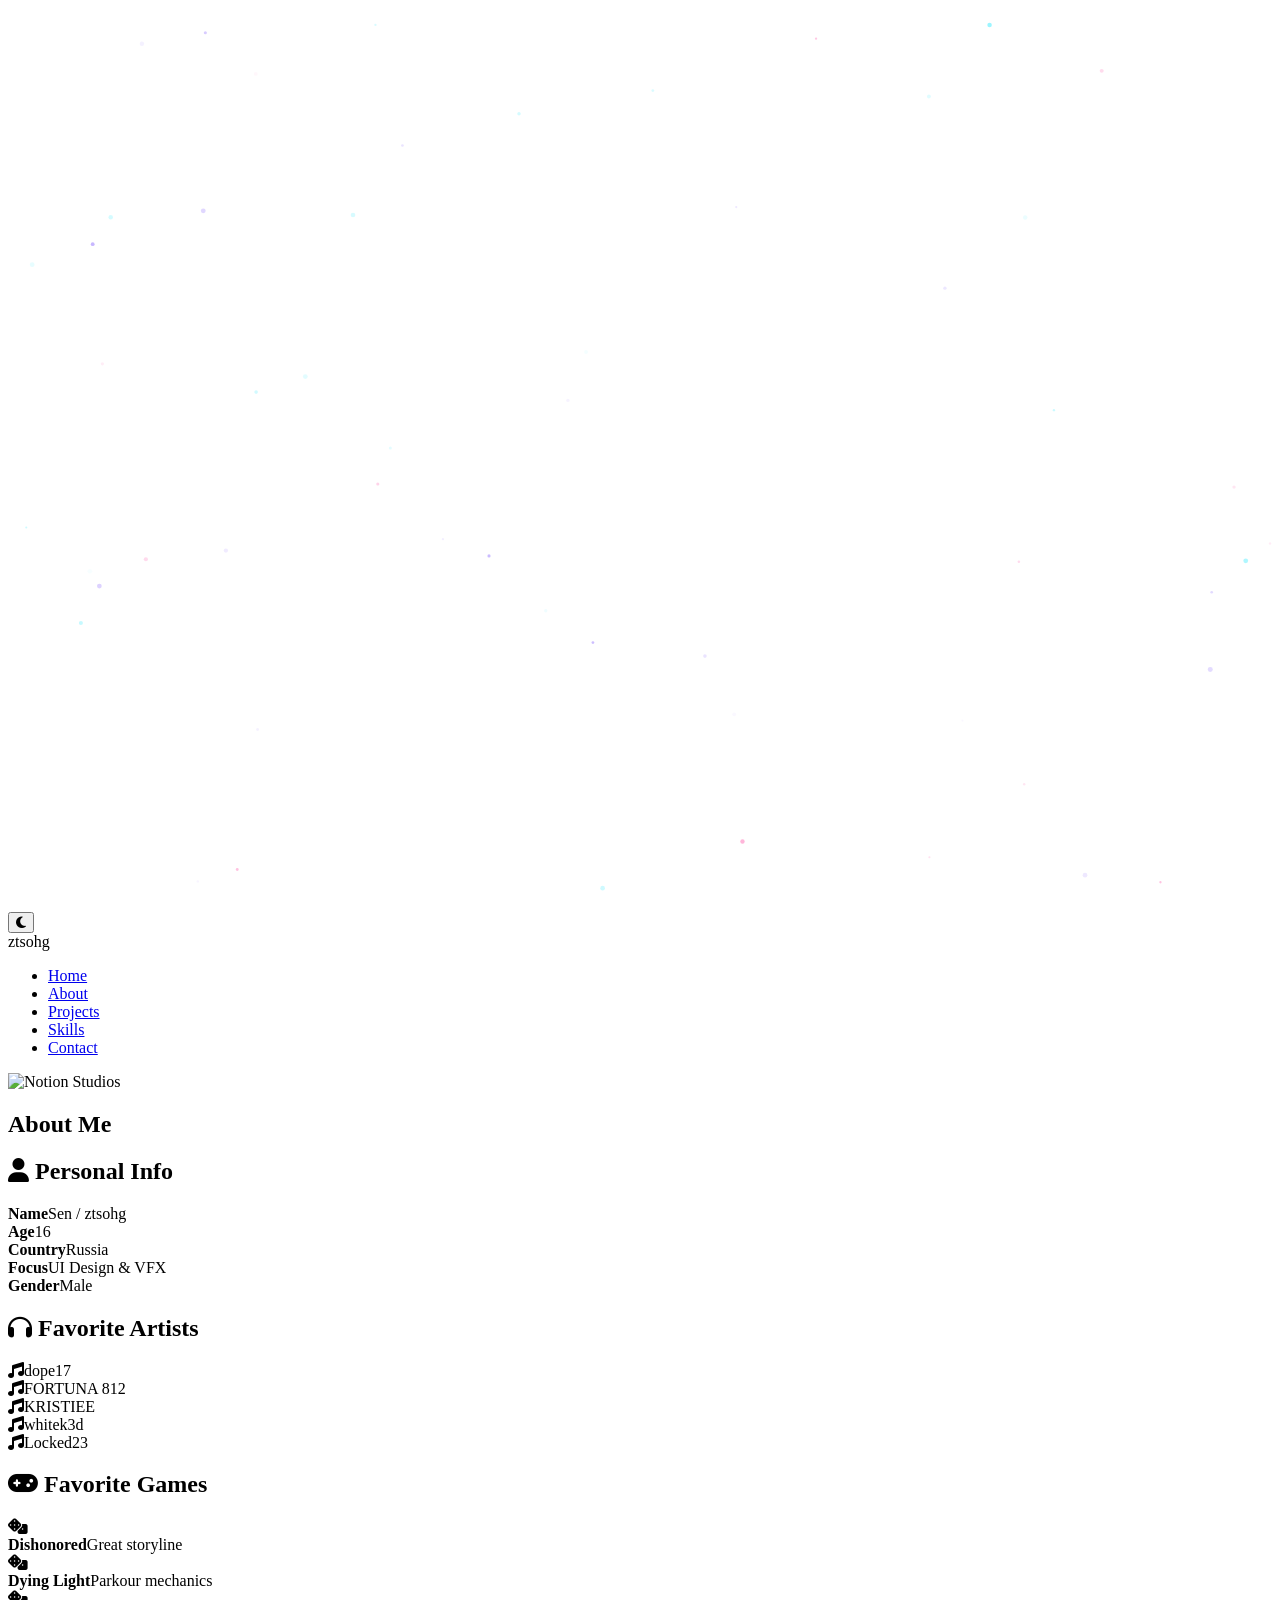
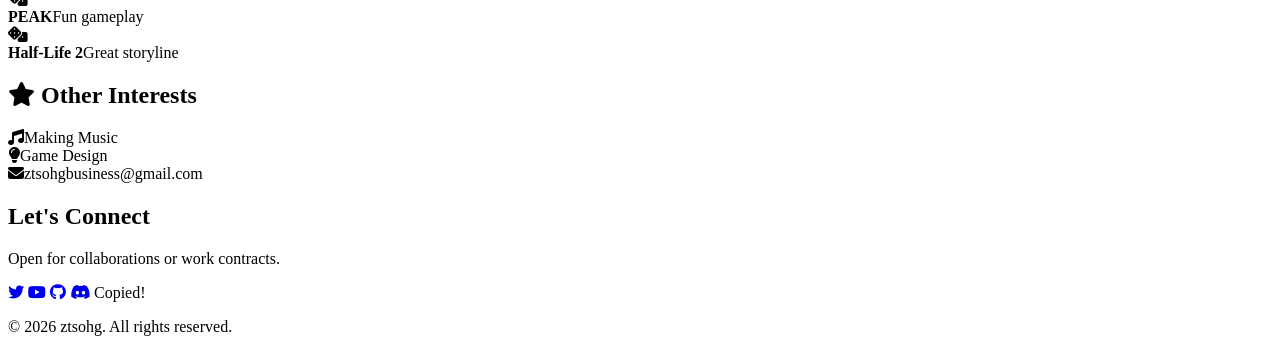
==== about_me.html @ 1b357844 "Update the things that I just changed while having no internet" ====
<!DOCTYPE html>
<html lang="en">
<head>
    <meta charset="UTF-8">
    <meta name="viewport" content="width=device-width, initial-scale=1.0">
    <title>ztsohg | About</title>
    <link rel="icon" type="image/png" href="Notion Studios Logo.png">
    <link rel="stylesheet" href="https://cdnjs.cloudflare.com/ajax/libs/font-awesome/6.4.0/css/all.min.css">
    <link rel="stylesheet" href="style.css">
</head>
<body>

<!-- Background layers -->
<div class="orb orb-1"></div>
<div class="orb orb-2"></div>
<div class="orb orb-3"></div>
<canvas id="bg-canvas"></canvas>

<div class="theme-toggle">
    <button id="theme-switcher"><i class="fas fa-moon"></i></button>
</div>

<header>
    <div class="navbar">
        <div class="logo">ztsohg</div>
        <ul class="nav-links">
            <li><a href="index.html">Home</a></li>
            <li><a href="about_me.html">About</a></li>
            <li><a href="index.html#projects">Projects</a></li>
            <li><a href="index.html#skills">Skills</a></li>
            <li><a href="index.html#contact">Contact</a></li>
        </ul>
    </div>
</header>

<section class="section">
    <div class="container">
        <div class="info-card">
            <div class="profile-img">
                <div class="avatar-wrap">
                    <img src="Notion Studios Logo.png" alt="Notion Studios">
                </div>
            </div>
            <div class="profile-info">
                <h2>About Me</h2>

                <div class="about-section">
                    <h2><i class="fas fa-user"></i> Personal Info</h2>
                    <div class="info-grid">
                        <div class="info-item"><strong>Name</strong><span>Sen / ztsohg</span></div>
                        <div class="info-item"><strong>Age</strong><span>16</span></div>
                        <div class="info-item"><strong>Country</strong><span>Russia</span></div>
                        <div class="info-item"><strong>Focus</strong><span>UI Design & VFX</span></div>
                        <div class="info-item"><strong>Gender</strong><span>Male</span></div>
                    </div>
                </div>

                <div class="about-section">
                    <h2><i class="fas fa-headphones"></i> Favorite Artists</h2>
                    <div class="music-grid">
                        <div class="music-item"><i class="fas fa-music"></i><span>dope17</span></div>
                        <div class="music-item"><i class="fas fa-music"></i><span>FORTUNA 812</span></div>
                        <div class="music-item"><i class="fas fa-music"></i><span>KRISTIEE</span></div>
                        <div class="music-item"><i class="fas fa-music"></i><span>whitek3d</span></div>
                        <div class="music-item"><i class="fas fa-music"></i><span>Locked23</span></div>
                    </div>
                </div>

                <div class="about-section">
                    <h2><i class="fas fa-gamepad"></i> Favorite Games</h2>
                    <div class="games-grid">
                        <div class="game-item"><i class="fas fa-dice"></i><div><strong>Dishonored</strong><span>Great storyline</span></div></div>
                        <div class="game-item"><i class="fas fa-dice"></i><div><strong>Dying Light</strong><span>Parkour mechanics</span></div></div>
                        <div class="game-item"><i class="fas fa-dice"></i><div><strong>PEAK</strong><span>Fun gameplay</span></div></div>
                        <div class="game-item"><i class="fas fa-dice"></i><div><strong>Half-Life 2</strong><span>Great storyline</span></div></div>
                    </div>
                </div>

                <div class="about-section">
                    <h2><i class="fas fa-star"></i> Other Interests</h2>
                    <div class="interests-grid">
                        <div class="interest-item"><i class="fas fa-music"></i><span>Making Music</span></div>
                        <div class="interest-item"><i class="fas fa-lightbulb"></i><span>Game Design</span></div>
                    </div>
                </div>

                <div class="contact-info">
                    <div class="contact-item"><i class="fas fa-envelope"></i><span>ztsohgbusiness@gmail.com</span></div>
                </div>
            </div>
        </div>
    </div>
</section>

<footer id="contact">
    <div class="container">
        <div class="footer-inner">
            <h2>Let's Connect</h2>
            <p>Open for collaborations or work contracts.</p>
            <div class="social-links">
                <a href="https://x.com/@ztsohg_dev" target="_blank"><i class="fab fa-twitter"></i></a>
                <a href="https://youtube.com/@ztsohG" target="_blank"><i class="fab fa-youtube"></i></a>
                <a href="https://github.com/ztsohg" target="_blank"><i class="fab fa-github"></i></a>
                <span style="position:relative;display:inline-block;">
                    <a href="#" id="discord-link"><i class="fab fa-discord"></i></a>
                    <span class="copied-toast" id="copied-toast">Copied!</span>
                </span>
            </div>
            <p class="copyright">&copy; 2026 ztsohg. All rights reserved.</p>
        </div>
    </div>
</footer>

<script>
    // Theme
    const switcher = document.getElementById('theme-switcher');
    const icon = switcher.querySelector('i');
    if (localStorage.getItem('theme') === 'light') {
        document.body.classList.add('light-theme');
        icon.classList.replace('fa-moon','fa-sun');
    }
    switcher.addEventListener('click', () => {
        document.body.classList.toggle('light-theme');
        const isLight = document.body.classList.contains('light-theme');
        icon.classList.replace(isLight ? 'fa-moon' : 'fa-sun', isLight ? 'fa-sun' : 'fa-moon');
        localStorage.setItem('theme', isLight ? 'light' : 'dark');
    });

    // Discord copy
    document.getElementById('discord-link').addEventListener('click', e => {
        e.preventDefault();
        navigator.clipboard.writeText('tshg').then(() => {
            const toast = document.getElementById('copied-toast');
            toast.classList.add('show');
            setTimeout(() => toast.classList.remove('show'), 2000);
        });
    });

    // Particle canvas
    const canvas = document.getElementById('bg-canvas');
    const ctx = canvas.getContext('2d');
    let particles = [];

    function resize() {
        canvas.width = window.innerWidth;
        canvas.height = window.innerHeight;
    }
    resize();
    window.addEventListener('resize', resize);

    function randomBetween(a, b) { return a + Math.random() * (b - a); }

    const COLORS = ['120,80,255', '0,229,255', '255,80,168'];

    for (let i = 0; i < 55; i++) {
        particles.push({
            x: randomBetween(0, window.innerWidth),
            y: randomBetween(0, window.innerHeight),
            r: randomBetween(1, 2.5),
            color: COLORS[Math.floor(Math.random() * COLORS.length)],
            speedX: randomBetween(-0.15, 0.15),
            speedY: randomBetween(-0.3, -0.08),
            opacity: randomBetween(0.1, 0.5),
            pulse: randomBetween(0, Math.PI * 2),
            pulseSpeed: randomBetween(0.005, 0.015)
        });
    }

    function animate() {
        ctx.clearRect(0, 0, canvas.width, canvas.height);
        particles.forEach(p => {
            p.pulse += p.pulseSpeed;
            const alpha = p.opacity * (0.6 + 0.4 * Math.sin(p.pulse));
            ctx.beginPath();
            ctx.arc(p.x, p.y, p.r, 0, Math.PI * 2);
            ctx.fillStyle = `rgba(${p.color},${alpha})`;
            ctx.fill();
            p.x += p.speedX;
            p.y += p.speedY;
            if (p.y < -10) { p.y = canvas.height + 10; p.x = randomBetween(0, canvas.width); }
            if (p.x < -10) p.x = canvas.width + 10;
            if (p.x > canvas.width + 10) p.x = -10;
        });
        requestAnimationFrame(animate);
    }
    animate();
</script>
</body>
</html>
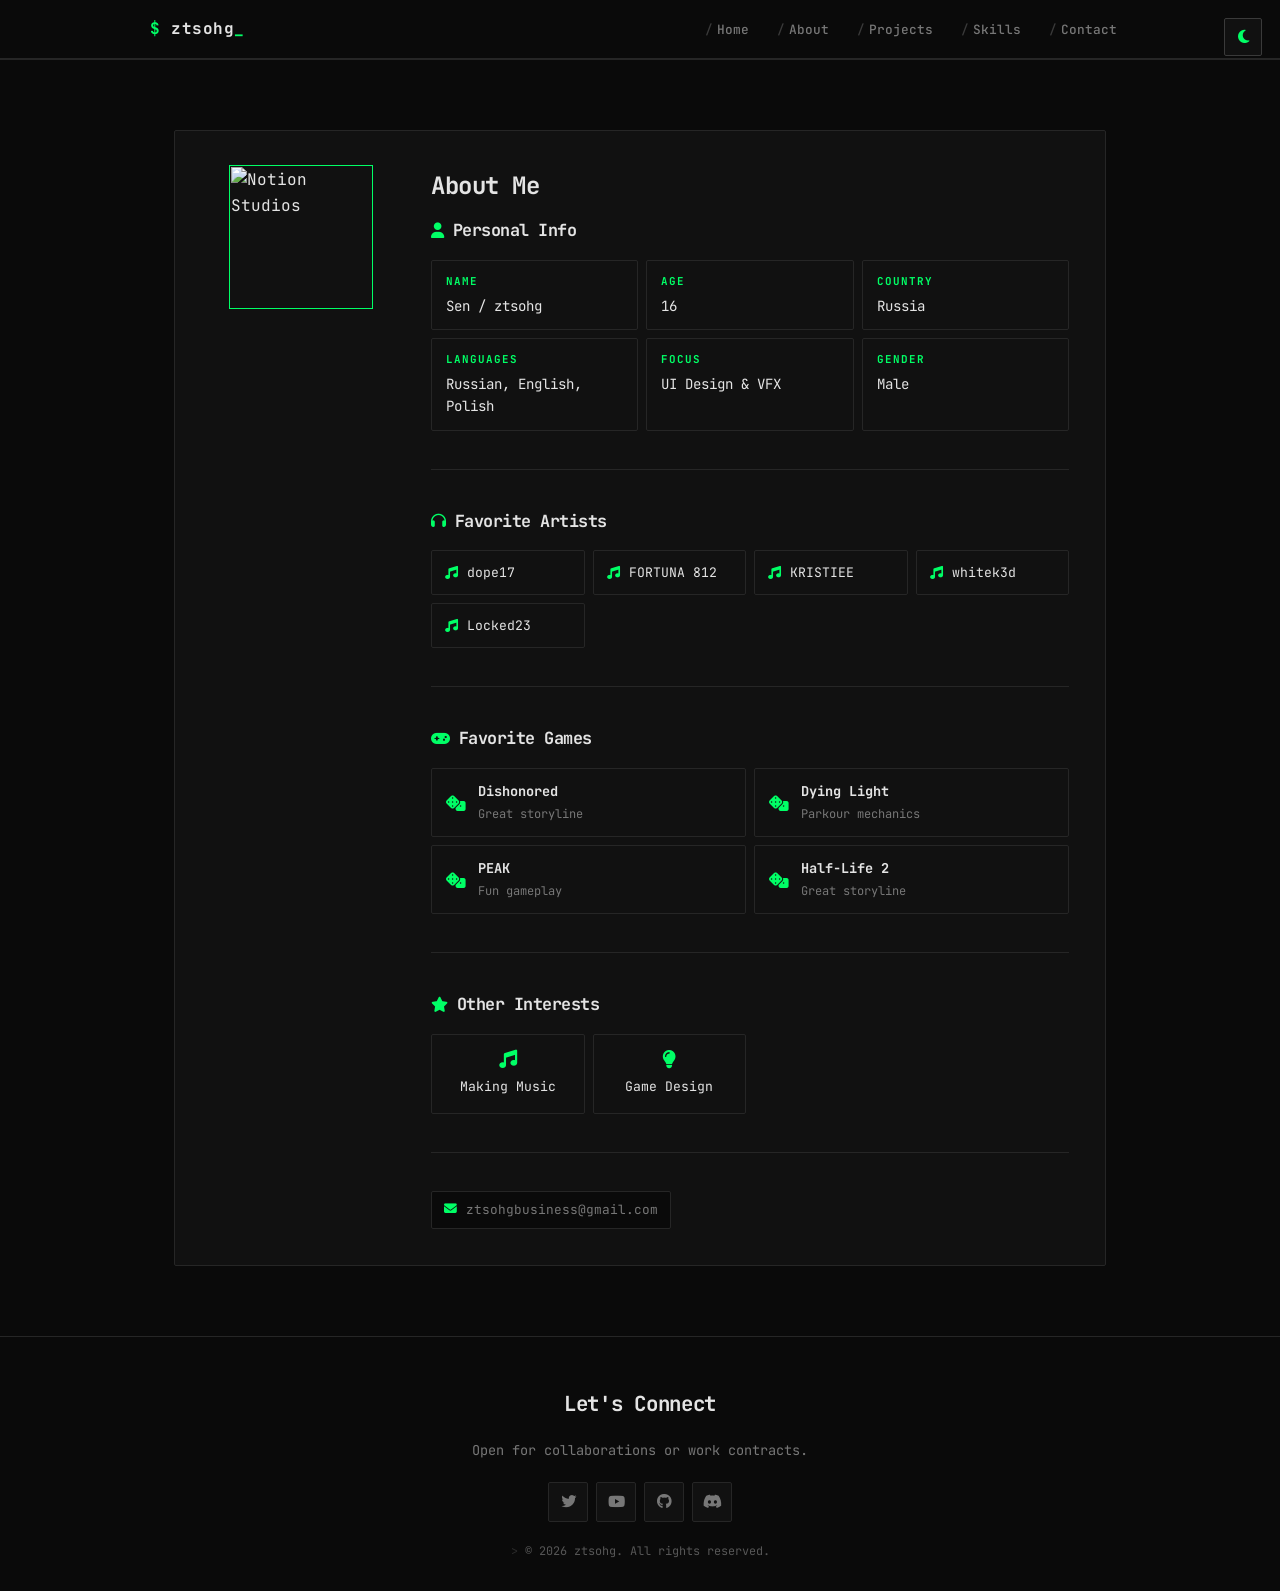
==== commit 35b227b3: ":)" ====
--- a/about_me.html
+++ b/about_me.html
@@ -50,6 +50,7 @@
                         <div class="info-item"><strong>Name</strong><span>Sen / ztsohg</span></div>
                         <div class="info-item"><strong>Age</strong><span>16</span></div>
                         <div class="info-item"><strong>Country</strong><span>Russia</span></div>
+                        <div class="info-item"><strong>Languages</strong><span>Russian, English, Polish</span></div>
                         <div class="info-item"><strong>Focus</strong><span>UI Design & VFX</span></div>
                         <div class="info-item"><strong>Gender</strong><span>Male</span></div>
                     </div>
--- a/style.css
+++ b/style.css
@@ -0,0 +1,313 @@
+@import url('https://fonts.googleapis.com/css2?family=JetBrains+Mono:wght@400;500;700;800&display=swap');
+
+* { margin: 0; padding: 0; box-sizing: border-box; }
+
+/* HELLO */
+:root {
+    --bg: #0a0a0a;
+    --surface: #111111;
+    --surface-hover: #161616;
+    --border: #262626;
+    --border-bright: #3a3a3a;
+    --text: #e4e4e4;
+    --text-muted: #777777;
+    --accent: #00ff66;
+    --accent-dim: #00b34a;
+    --font-mono: 'JetBrains Mono', monospace;
+}
+
+.light-theme {
+    --bg: #f5f5f3;
+    --surface: #ffffff;
+    --surface-hover: #ececec;
+    --border: #d8d8d4;
+    --border-bright: #b8b8b4;
+    --text: #141414;
+    --text-muted: #6a6a6a;
+    --accent: #007a33;
+    --accent-dim: #00622a;
+}
+
+body {
+    background: var(--bg);
+    color: var(--text);
+    font-family: var(--font-mono);
+    line-height: 1.6;
+    transition: background 0.2s, color 0.2s;
+}
+
+#bg-canvas { display: none; }
+.orb { display: none; }
+
+.container { max-width: 980px; margin: 0 auto; padding: 0 24px; }
+
+/* THEME TOGGLE */
+.theme-toggle { position: fixed; top: 18px; right: 18px; z-index: 1000; }
+#theme-switcher {
+    width: 38px; height: 38px;
+    border-radius: 2px;
+    border: 1px solid var(--border-bright);
+    background: var(--surface);
+    color: var(--accent);
+    font-size: 0.95rem; cursor: pointer;
+    display: flex; align-items: center; justify-content: center;
+    transition: border-color 0.15s, background 0.15s;
+}
+#theme-switcher:hover {
+    background: var(--surface-hover);
+    border-color: var(--accent);
+}
+
+/* HEADER */
+header {
+    position: sticky; top: 0; z-index: 100;
+    padding: 0 24px;
+    background: var(--bg);
+    border-bottom: 1px solid var(--border);
+}
+.navbar {
+    max-width: 980px; margin: 0 auto;
+    display: flex; justify-content: space-between; align-items: center;
+    height: 58px;
+}
+.logo {
+    font-size: 1rem; font-weight: 700;
+    color: var(--text);
+    letter-spacing: 0.5px;
+}
+.logo::before { content: '$ '; color: var(--accent); }
+.logo::after  { content: '_'; color: var(--accent); animation: blink 1.1s step-end infinite; }
+@keyframes blink { 50% { opacity: 0; } }
+
+.nav-links { display: flex; list-style: none; gap: 2px; }
+.nav-links a {
+    text-decoration: none;
+    color: var(--text-muted);
+    font-size: 0.8rem; font-weight: 500;
+    padding: 6px 12px; border-radius: 2px;
+    border: 1px solid transparent;
+    transition: color 0.15s, border-color 0.15s;
+}
+.nav-links a::before { content: '/'; color: var(--border-bright); margin-right: 4px; }
+.nav-links a:hover { color: var(--accent); border-color: var(--border); }
+
+/* HERO */
+.hero {
+    min-height: 70vh;
+    display: flex; align-items: center;
+    padding: 70px 0;
+}
+.hero-inner { width: 100%; }
+.hero-eyebrow {
+    font-size: 0.78rem;
+    color: var(--accent); letter-spacing: 2px;
+    text-transform: uppercase; margin-bottom: 18px;
+    display: block;
+}
+.hero-eyebrow::before { content: '// '; color: var(--text-muted); }
+.hero h1 {
+    font-size: clamp(2.2rem, 5.5vw, 3.6rem);
+    font-weight: 800; line-height: 1.15;
+    margin-bottom: 22px; letter-spacing: -1px;
+}
+.name-grad {
+    color: var(--accent);
+}
+.hero-desc {
+    font-size: 0.95rem; color: var(--text-muted);
+    max-width: 540px; margin-bottom: 36px; line-height: 1.8;
+    border-left: 2px solid var(--border);
+    padding-left: 16px;
+}
+.hero-actions { display: flex; gap: 10px; flex-wrap: wrap; }
+
+.btn {
+    display: inline-flex; align-items: center; gap: 8px;
+    padding: 11px 22px; border-radius: 2px;
+    text-decoration: none; font-weight: 500; font-size: 0.85rem;
+    border: 1px solid transparent;
+    transition: border-color 0.15s, background 0.15s, color 0.15s;
+}
+.btn-primary {
+    background: var(--accent); color: var(--bg);
+    font-weight: 700;
+}
+.btn-primary:hover { background: var(--accent-dim); }
+.btn-ghost {
+    border: 1px solid var(--border-bright);
+    color: var(--text); background: transparent;
+}
+.btn-ghost:hover { border-color: var(--accent); color: var(--accent); }
+
+.hero-grid { display: none; }
+
+/* SECTIONS */
+.section { padding: 70px 0; border-top: 1px solid var(--border); }
+.section-header { margin-bottom: 40px; }
+.section-label {
+    font-size: 0.75rem;
+    color: var(--accent); letter-spacing: 2px;
+    text-transform: uppercase; margin-bottom: 8px; display: block;
+}
+.section-label::before { content: '## '; color: var(--text-muted); }
+.section-title { font-size: clamp(1.5rem, 3vw, 1.9rem); font-weight: 700; letter-spacing: -0.5px; }
+
+/* INFO CARD */
+.info-card {
+    display: grid; grid-template-columns: 180px 1fr;
+    gap: 40px; align-items: start;
+    background: var(--surface);
+    border: 1px solid var(--border);
+    border-radius: 2px; padding: 36px;
+}
+.profile-img { display: flex; flex-direction: column; align-items: center; gap: 16px; }
+.avatar-wrap { position: relative; width: 140px; height: 140px; }
+.avatar-wrap::before {
+    content: '';
+    position: absolute; inset: -2px;
+    border: 1px solid var(--accent);
+    z-index: 0;
+}
+.profile-img img {
+    position: relative; z-index: 1;
+    width: 100%; height: 100%;
+    object-fit: cover; border-radius: 0; display: block;
+    filter: grayscale(15%);
+}
+.profile-info h2 { font-size: 1.5rem; font-weight: 700; margin-bottom: 12px; letter-spacing: -0.5px; }
+.profile-info p { color: var(--text-muted); margin-bottom: 12px; line-height: 1.8; font-size: 0.9rem; }
+.contact-info { margin-top: 20px; display: flex; flex-direction: column; gap: 6px; }
+.contact-item {
+    display: inline-flex; align-items: center; gap: 9px;
+    font-size: 0.8rem;
+    color: var(--text-muted); padding: 8px 12px;
+    background: var(--bg); border: 1px solid var(--border);
+    border-radius: 2px; width: fit-content;
+}
+.contact-item i { color: var(--accent); }
+
+/* PROJECT CARDS */
+.projects-grid { display: grid; grid-template-columns: repeat(auto-fill, minmax(280px, 1fr)); gap: 14px; }
+.project-card {
+    background: var(--surface); border: 1px solid var(--border);
+    border-radius: 2px; padding: 22px;
+    transition: border-color 0.15s;
+}
+.project-card:hover { border-color: var(--accent); }
+.project-icon {
+    width: 36px; height: 36px; border-radius: 2px;
+    background: var(--bg);
+    border: 1px solid var(--border-bright);
+    display: flex; align-items: center; justify-content: center;
+    color: var(--accent); font-size: 0.9rem; margin-bottom: 14px;
+}
+.project-card h3 { font-size: 0.95rem; font-weight: 700; margin-bottom: 6px; }
+.project-card p { color: var(--text-muted); font-size: 0.82rem; line-height: 1.7; margin-bottom: 14px; }
+.project-tags { display: flex; flex-wrap: wrap; gap: 6px; }
+.tag {
+    font-size: 0.7rem;
+    padding: 3px 8px; border-radius: 2px;
+    border: 1px solid var(--border); color: var(--text-muted); background: var(--bg);
+}
+.tag.role { border-color: var(--accent); color: var(--accent); }
+
+/* SKILLS */
+.skills-grid { display: grid; grid-template-columns: repeat(auto-fill, minmax(230px, 1fr)); gap: 14px; }
+.skill-card {
+    background: var(--surface); border: 1px solid var(--border);
+    border-radius: 2px; padding: 24px 22px; transition: border-color 0.15s;
+}
+.skill-card:hover { border-color: var(--accent); }
+.skill-icon { font-size: 1.3rem; color: var(--accent); margin-bottom: 10px; }
+.skill-card h3 { font-size: 0.95rem; font-weight: 700; margin-bottom: 6px; }
+.skill-card p { color: var(--text-muted); font-size: 0.82rem; line-height: 1.65; }
+
+/* ABOUT PAGE */
+.about-section { margin-bottom: 38px; padding-bottom: 38px; border-bottom: 1px solid var(--border); }
+.about-section:last-of-type { border-bottom: none; }
+.about-section h2 { font-size: 1.05rem; font-weight: 700; margin-bottom: 16px; display: flex; align-items: center; gap: 9px; }
+.about-section h2 i { color: var(--accent); font-size: 0.95rem; }
+.info-grid { display: grid; grid-template-columns: repeat(auto-fit, minmax(170px, 1fr)); gap: 8px; }
+.info-item {
+    display: flex; flex-direction: column; gap: 4px;
+    padding: 12px 14px;
+    background: var(--surface); border: 1px solid var(--border); border-radius: 2px;
+}
+.info-item strong { font-size: 0.68rem; color: var(--accent); letter-spacing: 1px; text-transform: uppercase; }
+.info-item span { font-size: 0.88rem; }
+.music-grid, .interests-grid { display: grid; grid-template-columns: repeat(auto-fill, minmax(150px, 1fr)); gap: 8px; }
+.music-item, .interest-item {
+    display: flex; align-items: center; gap: 9px;
+    padding: 11px 13px;
+    background: var(--surface); border: 1px solid var(--border); border-radius: 2px;
+    font-size: 0.82rem; transition: border-color 0.15s;
+}
+.interest-item { flex-direction: column; text-align: center; padding: 16px; gap: 6px; }
+.music-item:hover, .interest-item:hover { border-color: var(--accent); }
+.music-item i, .interest-item i { color: var(--accent); }
+.interest-item i { font-size: 1.15rem; }
+.games-grid { display: grid; grid-template-columns: repeat(auto-fill, minmax(220px, 1fr)); gap: 8px; }
+.game-item {
+    display: flex; align-items: center; gap: 12px;
+    padding: 12px 14px;
+    background: var(--surface); border: 1px solid var(--border); border-radius: 2px;
+    transition: border-color 0.15s;
+}
+.game-item:hover { border-color: var(--accent); }
+.game-item i { color: var(--accent); }
+.game-item div { display: flex; flex-direction: column; gap: 2px; }
+.game-item strong { font-size: 0.85rem; }
+.game-item span { font-size: 0.75rem; color: var(--text-muted); }
+.languages-grid { display: flex; flex-direction: column; gap: 10px; }
+.language-item {
+    display: flex; align-items: center; gap: 14px;
+    padding: 14px 16px;
+    background: var(--surface); border: 1px solid var(--border); border-radius: 2px;
+    transition: border-color 0.15s;
+}
+.language-item:hover { border-color: var(--accent); }
+.language-item i { color: var(--accent); font-size: 1.3rem; min-width: 24px; }
+.language-item > div { flex: 1; display: flex; flex-direction: column; gap: 6px; }
+.language-item strong { font-size: 0.88rem; }
+.language-item span { font-size: 0.75rem; color: var(--text-muted); }
+.skill-level { width: 100%; height: 3px; background: var(--border); border-radius: 0; overflow: hidden; }
+.skill-bar { height: 100%; background: var(--accent); border-radius: 0; }
+
+/* FOOTER */
+footer { border-top: 1px solid var(--border); padding: 50px 0 30px; }
+.footer-inner { display: flex; flex-direction: column; align-items: center; gap: 20px; text-align: center; }
+footer h2 { font-size: 1.3rem; font-weight: 700; letter-spacing: -0.3px; }
+footer p { color: var(--text-muted); font-size: 0.85rem; }
+.social-links { display: flex; gap: 8px; justify-content: center; align-items: center; }
+.social-links a {
+    width: 40px; height: 40px; border-radius: 2px;
+    border: 1px solid var(--border); background: var(--surface);
+    color: var(--text-muted);
+    display: flex; align-items: center; justify-content: center;
+    font-size: 0.95rem; text-decoration: none;
+    transition: border-color 0.15s, color 0.15s;
+}
+.social-links a:hover {
+    color: var(--accent); border-color: var(--accent);
+}
+.copyright { font-size: 0.74rem; color: var(--text-muted); opacity: 0.7; }
+.copyright::before { content: '> '; color: var(--border-bright); }
+
+/* COPIED TOAST */
+.copied-toast {
+    position: absolute;
+    bottom: -22px; left: 50%;
+    transform: translateX(-50%);
+    font-size: 0.7rem;
+    color: var(--accent); white-space: nowrap;
+    opacity: 0; transition: opacity 0.15s; pointer-events: none;
+}
+.copied-toast.show { opacity: 1; }
+
+@media (max-width: 768px) {
+    .info-card { grid-template-columns: 1fr; padding: 24px 18px; }
+    .hero h1 { font-size: 2rem; }
+    .nav-links a { padding: 6px 8px; font-size: 0.75rem; }
+    .nav-links a::before { display: none; }
+    .projects-grid { grid-template-columns: 1fr; }
+}
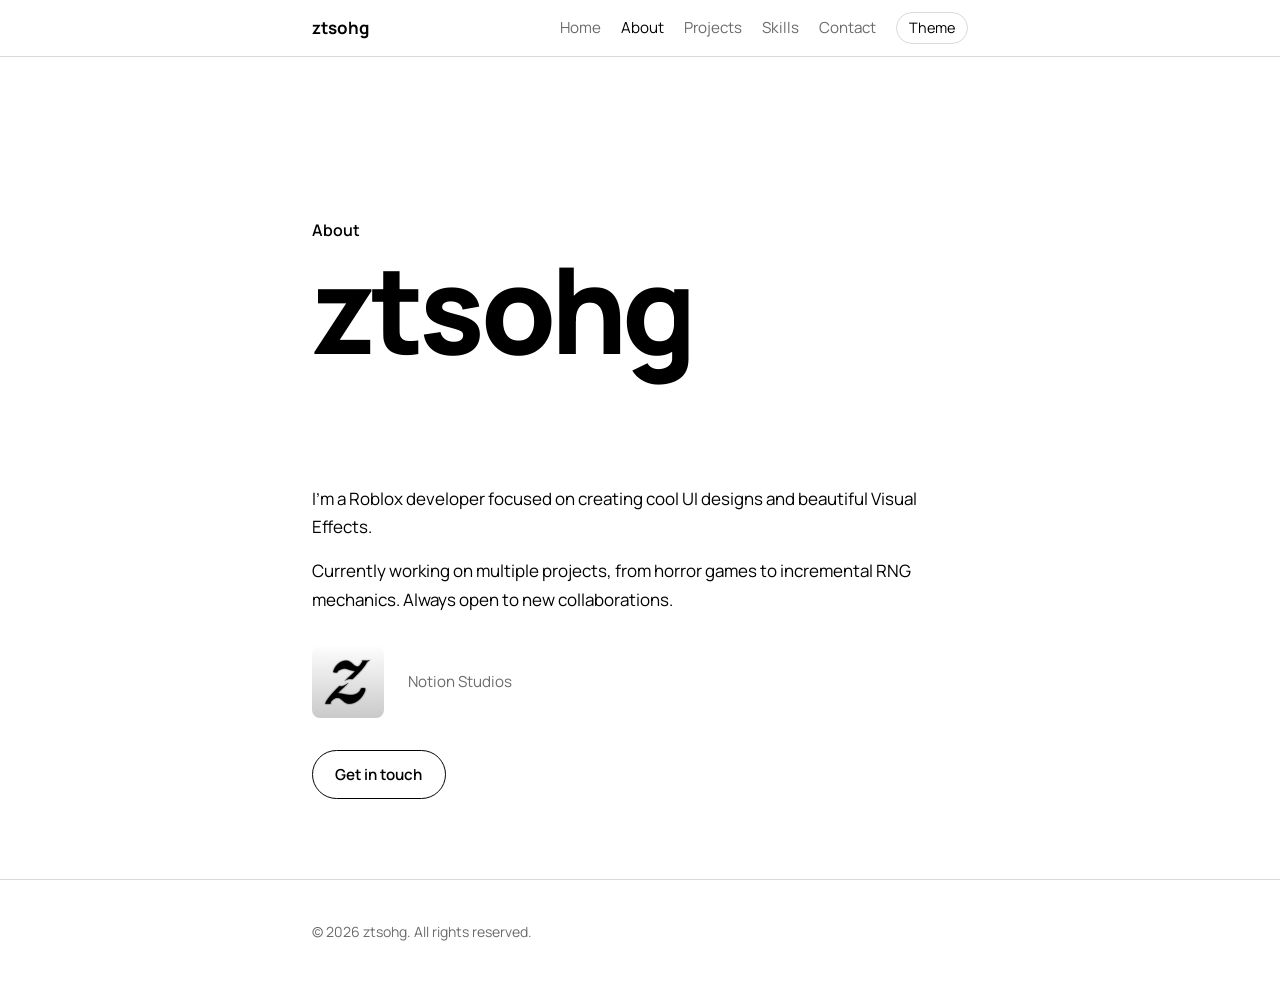
==== commit 140db51e: "upd" ====
--- a/about_me.html
+++ b/about_me.html
@@ -1,190 +1,55 @@
-<!DOCTYPE html>
-<html lang="en">
-<head>
-    <meta charset="UTF-8">
-    <meta name="viewport" content="width=device-width, initial-scale=1.0">
-    <title>ztsohg | About</title>
-    <link rel="icon" type="image/png" href="Notion Studios Logo.png">
-    <link rel="stylesheet" href="https://cdnjs.cloudflare.com/ajax/libs/font-awesome/6.4.0/css/all.min.css">
-    <link rel="stylesheet" href="style.css">
-</head>
-<body>
-
-<!-- Background layers -->
-<div class="orb orb-1"></div>
-<div class="orb orb-2"></div>
-<div class="orb orb-3"></div>
-<canvas id="bg-canvas"></canvas>
-
-<div class="theme-toggle">
-    <button id="theme-switcher"><i class="fas fa-moon"></i></button>
-</div>
-
-<header>
-    <div class="navbar">
-        <div class="logo">ztsohg</div>
-        <ul class="nav-links">
-            <li><a href="index.html">Home</a></li>
-            <li><a href="about_me.html">About</a></li>
-            <li><a href="index.html#projects">Projects</a></li>
-            <li><a href="index.html#skills">Skills</a></li>
-            <li><a href="index.html#contact">Contact</a></li>
-        </ul>
-    </div>
-</header>
-
-<section class="section">
-    <div class="container">
-        <div class="info-card">
-            <div class="profile-img">
-                <div class="avatar-wrap">
-                    <img src="Notion Studios Logo.png" alt="Notion Studios">
-                </div>
-            </div>
-            <div class="profile-info">
-                <h2>About Me</h2>
-
-                <div class="about-section">
-                    <h2><i class="fas fa-user"></i> Personal Info</h2>
-                    <div class="info-grid">
-                        <div class="info-item"><strong>Name</strong><span>Sen / ztsohg</span></div>
-                        <div class="info-item"><strong>Age</strong><span>16</span></div>
-                        <div class="info-item"><strong>Country</strong><span>Russia</span></div>
-                        <div class="info-item"><strong>Languages</strong><span>Russian, English, Polish</span></div>
-                        <div class="info-item"><strong>Focus</strong><span>UI Design & VFX</span></div>
-                        <div class="info-item"><strong>Gender</strong><span>Male</span></div>
-                    </div>
-                </div>
-
-                <div class="about-section">
-                    <h2><i class="fas fa-headphones"></i> Favorite Artists</h2>
-                    <div class="music-grid">
-                        <div class="music-item"><i class="fas fa-music"></i><span>dope17</span></div>
-                        <div class="music-item"><i class="fas fa-music"></i><span>FORTUNA 812</span></div>
-                        <div class="music-item"><i class="fas fa-music"></i><span>KRISTIEE</span></div>
-                        <div class="music-item"><i class="fas fa-music"></i><span>whitek3d</span></div>
-                        <div class="music-item"><i class="fas fa-music"></i><span>Locked23</span></div>
-                    </div>
-                </div>
-
-                <div class="about-section">
-                    <h2><i class="fas fa-gamepad"></i> Favorite Games</h2>
-                    <div class="games-grid">
-                        <div class="game-item"><i class="fas fa-dice"></i><div><strong>Dishonored</strong><span>Great storyline</span></div></div>
-                        <div class="game-item"><i class="fas fa-dice"></i><div><strong>Dying Light</strong><span>Parkour mechanics</span></div></div>
-                        <div class="game-item"><i class="fas fa-dice"></i><div><strong>PEAK</strong><span>Fun gameplay</span></div></div>
-                        <div class="game-item"><i class="fas fa-dice"></i><div><strong>Half-Life 2</strong><span>Great storyline</span></div></div>
-                    </div>
-                </div>
-
-                <div class="about-section">
-                    <h2><i class="fas fa-star"></i> Other Interests</h2>
-                    <div class="interests-grid">
-                        <div class="interest-item"><i class="fas fa-music"></i><span>Making Music</span></div>
-                        <div class="interest-item"><i class="fas fa-lightbulb"></i><span>Game Design</span></div>
-                    </div>
-                </div>
-
-                <div class="contact-info">
-                    <div class="contact-item"><i class="fas fa-envelope"></i><span>ztsohgbusiness@gmail.com</span></div>
-                </div>
-            </div>
-        </div>
-    </div>
-</section>
-
-<footer id="contact">
-    <div class="container">
-        <div class="footer-inner">
-            <h2>Let's Connect</h2>
-            <p>Open for collaborations or work contracts.</p>
-            <div class="social-links">
-                <a href="https://x.com/@ztsohg_dev" target="_blank"><i class="fab fa-twitter"></i></a>
-                <a href="https://youtube.com/@ztsohG" target="_blank"><i class="fab fa-youtube"></i></a>
-                <a href="https://github.com/ztsohg" target="_blank"><i class="fab fa-github"></i></a>
-                <span style="position:relative;display:inline-block;">
-                    <a href="#" id="discord-link"><i class="fab fa-discord"></i></a>
-                    <span class="copied-toast" id="copied-toast">Copied!</span>
-                </span>
-            </div>
-            <p class="copyright">&copy; 2026 ztsohg. All rights reserved.</p>
-        </div>
-    </div>
-</footer>
-
-<script>
-    // Theme
-    const switcher = document.getElementById('theme-switcher');
-    const icon = switcher.querySelector('i');
-    if (localStorage.getItem('theme') === 'light') {
-        document.body.classList.add('light-theme');
-        icon.classList.replace('fa-moon','fa-sun');
-    }
-    switcher.addEventListener('click', () => {
-        document.body.classList.toggle('light-theme');
-        const isLight = document.body.classList.contains('light-theme');
-        icon.classList.replace(isLight ? 'fa-moon' : 'fa-sun', isLight ? 'fa-sun' : 'fa-moon');
-        localStorage.setItem('theme', isLight ? 'light' : 'dark');
-    });
-
-    // Discord copy
-    document.getElementById('discord-link').addEventListener('click', e => {
-        e.preventDefault();
-        navigator.clipboard.writeText('tshg').then(() => {
-            const toast = document.getElementById('copied-toast');
-            toast.classList.add('show');
-            setTimeout(() => toast.classList.remove('show'), 2000);
-        });
-    });
-
-    // Particle canvas
-    const canvas = document.getElementById('bg-canvas');
-    const ctx = canvas.getContext('2d');
-    let particles = [];
-
-    function resize() {
-        canvas.width = window.innerWidth;
-        canvas.height = window.innerHeight;
-    }
-    resize();
-    window.addEventListener('resize', resize);
-
-    function randomBetween(a, b) { return a + Math.random() * (b - a); }
-
-    const COLORS = ['120,80,255', '0,229,255', '255,80,168'];
-
-    for (let i = 0; i < 55; i++) {
-        particles.push({
-            x: randomBetween(0, window.innerWidth),
-            y: randomBetween(0, window.innerHeight),
-            r: randomBetween(1, 2.5),
-            color: COLORS[Math.floor(Math.random() * COLORS.length)],
-            speedX: randomBetween(-0.15, 0.15),
-            speedY: randomBetween(-0.3, -0.08),
-            opacity: randomBetween(0.1, 0.5),
-            pulse: randomBetween(0, Math.PI * 2),
-            pulseSpeed: randomBetween(0.005, 0.015)
-        });
-    }
-
-    function animate() {
-        ctx.clearRect(0, 0, canvas.width, canvas.height);
-        particles.forEach(p => {
-            p.pulse += p.pulseSpeed;
-            const alpha = p.opacity * (0.6 + 0.4 * Math.sin(p.pulse));
-            ctx.beginPath();
-            ctx.arc(p.x, p.y, p.r, 0, Math.PI * 2);
-            ctx.fillStyle = `rgba(${p.color},${alpha})`;
-            ctx.fill();
-            p.x += p.speedX;
-            p.y += p.speedY;
-            if (p.y < -10) { p.y = canvas.height + 10; p.x = randomBetween(0, canvas.width); }
-            if (p.x < -10) p.x = canvas.width + 10;
-            if (p.x > canvas.width + 10) p.x = -10;
-        });
-        requestAnimationFrame(animate);
-    }
-    animate();
-</script>
-</body>
-</html>
+<!DOCTYPE html>
+<html lang="en">
+<head>
+<meta charset="UTF-8">
+<meta name="viewport" content="width=device-width, initial-scale=1.0">
+<title>About | ztsohg</title>
+<link rel="preconnect" href="https://fonts.googleapis.com">
+<link rel="preconnect" href="https://fonts.gstatic.com" crossorigin>
+<link href="https://fonts.googleapis.com/css2?family=Manrope:wght@400;600;700;800&display=swap" rel="stylesheet">
+<link rel="stylesheet" href="style.css">
+<script>try{var t=localStorage.getItem("theme");if(t)document.documentElement.dataset.theme=t}catch(e){}</script>
+</head>
+<body>
+<header class="site-header"><div class="wrap">
+<a class="brand" href="index.html">ztsohg</a>
+<nav>
+<a href="index.html" >Home</a>
+<a href="about_me.html" aria-current="page">About</a>
+<a href="index.html#projects">Projects</a>
+<a href="index.html#skills">Skills</a>
+<a href="index.html#contact">Contact</a>
+<button id="theme" type="button" aria-label="Toggle light and dark theme">Theme</button>
+</nav>
+</div></header>
+<main>
+<div class="wrap"><div class="hero"><p class="role">About</p><h1>ztsohg</h1></div></div>
+<section style="border-top:0;padding-top:0">
+<div class="wrap">
+<p>I&rsquo;m a Roblox developer focused on creating cool UI designs and beautiful Visual Effects.</p>
+<p>Currently working on multiple projects, from horror games to incremental RNG mechanics. Always open to new collaborations.</p>
+<div class="about-grid"><img src="Notion%20Studios%20Logo.png" alt="Notion Studios logo"><p>Notion Studios</p></div>
+</div>
+<div class="wrap" style="margin-top:2rem"><a class="btn" href="index.html#contact">Get in touch</a></div>
+</section>
+</main>
+<footer><div class="wrap">&copy; 2026 ztsohg. All rights reserved.</div></footer>
+<script>
+(function(){
+  var r=document.documentElement;
+  function dark(){return r.dataset.theme?r.dataset.theme==="dark":matchMedia("(prefers-color-scheme: dark)").matches}
+  document.getElementById("theme").onclick=function(){
+    var n=dark()?"light":"dark";r.dataset.theme=n;
+    try{localStorage.setItem("theme",n)}catch(e){}
+  };
+  var c=document.getElementById("copy");
+  if(c)c.onclick=function(){
+    var m=c.dataset.email;
+    (navigator.clipboard?navigator.clipboard.writeText(m):Promise.reject()).then(function(){
+      c.textContent="Copied";setTimeout(function(){c.textContent="Copy email"},1800);
+    }).catch(function(){location.href="mailto:"+m});
+  };
+})();
+</script>
+</body>
+</html>
--- a/style.css
+++ b/style.css
@@ -1,313 +1,88 @@
-@import url('https://fonts.googleapis.com/css2?family=JetBrains+Mono:wght@400;500;700;800&display=swap');
-
-* { margin: 0; padding: 0; box-sizing: border-box; }
-
-/* HELLO */
-:root {
-    --bg: #0a0a0a;
-    --surface: #111111;
-    --surface-hover: #161616;
-    --border: #262626;
-    --border-bright: #3a3a3a;
-    --text: #e4e4e4;
-    --text-muted: #777777;
-    --accent: #00ff66;
-    --accent-dim: #00b34a;
-    --font-mono: 'JetBrains Mono', monospace;
-}
-
-.light-theme {
-    --bg: #f5f5f3;
-    --surface: #ffffff;
-    --surface-hover: #ececec;
-    --border: #d8d8d4;
-    --border-bright: #b8b8b4;
-    --text: #141414;
-    --text-muted: #6a6a6a;
-    --accent: #007a33;
-    --accent-dim: #00622a;
-}
-
-body {
-    background: var(--bg);
-    color: var(--text);
-    font-family: var(--font-mono);
-    line-height: 1.6;
-    transition: background 0.2s, color 0.2s;
-}
-
-#bg-canvas { display: none; }
-.orb { display: none; }
-
-.container { max-width: 980px; margin: 0 auto; padding: 0 24px; }
-
-/* THEME TOGGLE */
-.theme-toggle { position: fixed; top: 18px; right: 18px; z-index: 1000; }
-#theme-switcher {
-    width: 38px; height: 38px;
-    border-radius: 2px;
-    border: 1px solid var(--border-bright);
-    background: var(--surface);
-    color: var(--accent);
-    font-size: 0.95rem; cursor: pointer;
-    display: flex; align-items: center; justify-content: center;
-    transition: border-color 0.15s, background 0.15s;
-}
-#theme-switcher:hover {
-    background: var(--surface-hover);
-    border-color: var(--accent);
-}
-
-/* HEADER */
-header {
-    position: sticky; top: 0; z-index: 100;
-    padding: 0 24px;
-    background: var(--bg);
-    border-bottom: 1px solid var(--border);
-}
-.navbar {
-    max-width: 980px; margin: 0 auto;
-    display: flex; justify-content: space-between; align-items: center;
-    height: 58px;
-}
-.logo {
-    font-size: 1rem; font-weight: 700;
-    color: var(--text);
-    letter-spacing: 0.5px;
-}
-.logo::before { content: '$ '; color: var(--accent); }
-.logo::after  { content: '_'; color: var(--accent); animation: blink 1.1s step-end infinite; }
-@keyframes blink { 50% { opacity: 0; } }
-
-.nav-links { display: flex; list-style: none; gap: 2px; }
-.nav-links a {
-    text-decoration: none;
-    color: var(--text-muted);
-    font-size: 0.8rem; font-weight: 500;
-    padding: 6px 12px; border-radius: 2px;
-    border: 1px solid transparent;
-    transition: color 0.15s, border-color 0.15s;
-}
-.nav-links a::before { content: '/'; color: var(--border-bright); margin-right: 4px; }
-.nav-links a:hover { color: var(--accent); border-color: var(--border); }
-
-/* HERO */
-.hero {
-    min-height: 70vh;
-    display: flex; align-items: center;
-    padding: 70px 0;
-}
-.hero-inner { width: 100%; }
-.hero-eyebrow {
-    font-size: 0.78rem;
-    color: var(--accent); letter-spacing: 2px;
-    text-transform: uppercase; margin-bottom: 18px;
-    display: block;
-}
-.hero-eyebrow::before { content: '// '; color: var(--text-muted); }
-.hero h1 {
-    font-size: clamp(2.2rem, 5.5vw, 3.6rem);
-    font-weight: 800; line-height: 1.15;
-    margin-bottom: 22px; letter-spacing: -1px;
-}
-.name-grad {
-    color: var(--accent);
-}
-.hero-desc {
-    font-size: 0.95rem; color: var(--text-muted);
-    max-width: 540px; margin-bottom: 36px; line-height: 1.8;
-    border-left: 2px solid var(--border);
-    padding-left: 16px;
-}
-.hero-actions { display: flex; gap: 10px; flex-wrap: wrap; }
-
-.btn {
-    display: inline-flex; align-items: center; gap: 8px;
-    padding: 11px 22px; border-radius: 2px;
-    text-decoration: none; font-weight: 500; font-size: 0.85rem;
-    border: 1px solid transparent;
-    transition: border-color 0.15s, background 0.15s, color 0.15s;
-}
-.btn-primary {
-    background: var(--accent); color: var(--bg);
-    font-weight: 700;
-}
-.btn-primary:hover { background: var(--accent-dim); }
-.btn-ghost {
-    border: 1px solid var(--border-bright);
-    color: var(--text); background: transparent;
-}
-.btn-ghost:hover { border-color: var(--accent); color: var(--accent); }
-
-.hero-grid { display: none; }
-
-/* SECTIONS */
-.section { padding: 70px 0; border-top: 1px solid var(--border); }
-.section-header { margin-bottom: 40px; }
-.section-label {
-    font-size: 0.75rem;
-    color: var(--accent); letter-spacing: 2px;
-    text-transform: uppercase; margin-bottom: 8px; display: block;
-}
-.section-label::before { content: '## '; color: var(--text-muted); }
-.section-title { font-size: clamp(1.5rem, 3vw, 1.9rem); font-weight: 700; letter-spacing: -0.5px; }
-
-/* INFO CARD */
-.info-card {
-    display: grid; grid-template-columns: 180px 1fr;
-    gap: 40px; align-items: start;
-    background: var(--surface);
-    border: 1px solid var(--border);
-    border-radius: 2px; padding: 36px;
-}
-.profile-img { display: flex; flex-direction: column; align-items: center; gap: 16px; }
-.avatar-wrap { position: relative; width: 140px; height: 140px; }
-.avatar-wrap::before {
-    content: '';
-    position: absolute; inset: -2px;
-    border: 1px solid var(--accent);
-    z-index: 0;
-}
-.profile-img img {
-    position: relative; z-index: 1;
-    width: 100%; height: 100%;
-    object-fit: cover; border-radius: 0; display: block;
-    filter: grayscale(15%);
-}
-.profile-info h2 { font-size: 1.5rem; font-weight: 700; margin-bottom: 12px; letter-spacing: -0.5px; }
-.profile-info p { color: var(--text-muted); margin-bottom: 12px; line-height: 1.8; font-size: 0.9rem; }
-.contact-info { margin-top: 20px; display: flex; flex-direction: column; gap: 6px; }
-.contact-item {
-    display: inline-flex; align-items: center; gap: 9px;
-    font-size: 0.8rem;
-    color: var(--text-muted); padding: 8px 12px;
-    background: var(--bg); border: 1px solid var(--border);
-    border-radius: 2px; width: fit-content;
-}
-.contact-item i { color: var(--accent); }
-
-/* PROJECT CARDS */
-.projects-grid { display: grid; grid-template-columns: repeat(auto-fill, minmax(280px, 1fr)); gap: 14px; }
-.project-card {
-    background: var(--surface); border: 1px solid var(--border);
-    border-radius: 2px; padding: 22px;
-    transition: border-color 0.15s;
-}
-.project-card:hover { border-color: var(--accent); }
-.project-icon {
-    width: 36px; height: 36px; border-radius: 2px;
-    background: var(--bg);
-    border: 1px solid var(--border-bright);
-    display: flex; align-items: center; justify-content: center;
-    color: var(--accent); font-size: 0.9rem; margin-bottom: 14px;
-}
-.project-card h3 { font-size: 0.95rem; font-weight: 700; margin-bottom: 6px; }
-.project-card p { color: var(--text-muted); font-size: 0.82rem; line-height: 1.7; margin-bottom: 14px; }
-.project-tags { display: flex; flex-wrap: wrap; gap: 6px; }
-.tag {
-    font-size: 0.7rem;
-    padding: 3px 8px; border-radius: 2px;
-    border: 1px solid var(--border); color: var(--text-muted); background: var(--bg);
-}
-.tag.role { border-color: var(--accent); color: var(--accent); }
-
-/* SKILLS */
-.skills-grid { display: grid; grid-template-columns: repeat(auto-fill, minmax(230px, 1fr)); gap: 14px; }
-.skill-card {
-    background: var(--surface); border: 1px solid var(--border);
-    border-radius: 2px; padding: 24px 22px; transition: border-color 0.15s;
-}
-.skill-card:hover { border-color: var(--accent); }
-.skill-icon { font-size: 1.3rem; color: var(--accent); margin-bottom: 10px; }
-.skill-card h3 { font-size: 0.95rem; font-weight: 700; margin-bottom: 6px; }
-.skill-card p { color: var(--text-muted); font-size: 0.82rem; line-height: 1.65; }
-
-/* ABOUT PAGE */
-.about-section { margin-bottom: 38px; padding-bottom: 38px; border-bottom: 1px solid var(--border); }
-.about-section:last-of-type { border-bottom: none; }
-.about-section h2 { font-size: 1.05rem; font-weight: 700; margin-bottom: 16px; display: flex; align-items: center; gap: 9px; }
-.about-section h2 i { color: var(--accent); font-size: 0.95rem; }
-.info-grid { display: grid; grid-template-columns: repeat(auto-fit, minmax(170px, 1fr)); gap: 8px; }
-.info-item {
-    display: flex; flex-direction: column; gap: 4px;
-    padding: 12px 14px;
-    background: var(--surface); border: 1px solid var(--border); border-radius: 2px;
-}
-.info-item strong { font-size: 0.68rem; color: var(--accent); letter-spacing: 1px; text-transform: uppercase; }
-.info-item span { font-size: 0.88rem; }
-.music-grid, .interests-grid { display: grid; grid-template-columns: repeat(auto-fill, minmax(150px, 1fr)); gap: 8px; }
-.music-item, .interest-item {
-    display: flex; align-items: center; gap: 9px;
-    padding: 11px 13px;
-    background: var(--surface); border: 1px solid var(--border); border-radius: 2px;
-    font-size: 0.82rem; transition: border-color 0.15s;
-}
-.interest-item { flex-direction: column; text-align: center; padding: 16px; gap: 6px; }
-.music-item:hover, .interest-item:hover { border-color: var(--accent); }
-.music-item i, .interest-item i { color: var(--accent); }
-.interest-item i { font-size: 1.15rem; }
-.games-grid { display: grid; grid-template-columns: repeat(auto-fill, minmax(220px, 1fr)); gap: 8px; }
-.game-item {
-    display: flex; align-items: center; gap: 12px;
-    padding: 12px 14px;
-    background: var(--surface); border: 1px solid var(--border); border-radius: 2px;
-    transition: border-color 0.15s;
-}
-.game-item:hover { border-color: var(--accent); }
-.game-item i { color: var(--accent); }
-.game-item div { display: flex; flex-direction: column; gap: 2px; }
-.game-item strong { font-size: 0.85rem; }
-.game-item span { font-size: 0.75rem; color: var(--text-muted); }
-.languages-grid { display: flex; flex-direction: column; gap: 10px; }
-.language-item {
-    display: flex; align-items: center; gap: 14px;
-    padding: 14px 16px;
-    background: var(--surface); border: 1px solid var(--border); border-radius: 2px;
-    transition: border-color 0.15s;
-}
-.language-item:hover { border-color: var(--accent); }
-.language-item i { color: var(--accent); font-size: 1.3rem; min-width: 24px; }
-.language-item > div { flex: 1; display: flex; flex-direction: column; gap: 6px; }
-.language-item strong { font-size: 0.88rem; }
-.language-item span { font-size: 0.75rem; color: var(--text-muted); }
-.skill-level { width: 100%; height: 3px; background: var(--border); border-radius: 0; overflow: hidden; }
-.skill-bar { height: 100%; background: var(--accent); border-radius: 0; }
-
-/* FOOTER */
-footer { border-top: 1px solid var(--border); padding: 50px 0 30px; }
-.footer-inner { display: flex; flex-direction: column; align-items: center; gap: 20px; text-align: center; }
-footer h2 { font-size: 1.3rem; font-weight: 700; letter-spacing: -0.3px; }
-footer p { color: var(--text-muted); font-size: 0.85rem; }
-.social-links { display: flex; gap: 8px; justify-content: center; align-items: center; }
-.social-links a {
-    width: 40px; height: 40px; border-radius: 2px;
-    border: 1px solid var(--border); background: var(--surface);
-    color: var(--text-muted);
-    display: flex; align-items: center; justify-content: center;
-    font-size: 0.95rem; text-decoration: none;
-    transition: border-color 0.15s, color 0.15s;
-}
-.social-links a:hover {
-    color: var(--accent); border-color: var(--accent);
-}
-.copyright { font-size: 0.74rem; color: var(--text-muted); opacity: 0.7; }
-.copyright::before { content: '> '; color: var(--border-bright); }
-
-/* COPIED TOAST */
-.copied-toast {
-    position: absolute;
-    bottom: -22px; left: 50%;
-    transform: translateX(-50%);
-    font-size: 0.7rem;
-    color: var(--accent); white-space: nowrap;
-    opacity: 0; transition: opacity 0.15s; pointer-events: none;
-}
-.copied-toast.show { opacity: 1; }
-
-@media (max-width: 768px) {
-    .info-card { grid-template-columns: 1fr; padding: 24px 18px; }
-    .hero h1 { font-size: 2rem; }
-    .nav-links a { padding: 6px 8px; font-size: 0.75rem; }
-    .nav-links a::before { display: none; }
-    .projects-grid { grid-template-columns: 1fr; }
-}+:root {
+  --bg: #fff;
+  --fg: #000;
+  --muted: #6b6b6b;
+  --line: #d9d9d9;
+  --font: "Manrope", system-ui, -apple-system, "Segoe UI", sans-serif;
+  color-scheme: light;
+}
+@media (prefers-color-scheme: dark) {
+  :root:not([data-theme="light"]) {
+    --bg: #000; --fg: #fff; --muted: #9a9a9a; --line: #2e2e2e; color-scheme: dark;
+  }
+}
+:root[data-theme="dark"] {
+  --bg: #000; --fg: #fff; --muted: #9a9a9a; --line: #2e2e2e; color-scheme: dark;
+}
+
+*, *::before, *::after { box-sizing: border-box; }
+html { scroll-behavior: smooth; scroll-padding-top: 5rem; }
+body {
+  margin: 0; background: var(--bg); color: var(--fg);
+  font: 400 1.0625rem/1.65 var(--font);
+  -webkit-font-smoothing: antialiased;
+}
+a { color: inherit; text-decoration-thickness: 1px; text-underline-offset: 0.25em; }
+a:hover { text-decoration-thickness: 2px; }
+:focus-visible { outline: 2px solid var(--fg); outline-offset: 3px; }
+img { max-width: 100%; height: auto; display: block; }
+.wrap { max-width: 44rem; margin: 0 auto; padding: 0 1.5rem; }
+
+/* header */
+.site-header { position: sticky; top: 0; background: var(--bg); border-bottom: 1px solid var(--line); z-index: 10; }
+.site-header .wrap { display: flex; align-items: center; justify-content: space-between; gap: 1rem; height: 3.5rem; }
+.brand { font-weight: 700; text-decoration: none; }
+nav { display: flex; align-items: center; gap: 1.25rem; font-size: 0.95rem; }
+nav a { text-decoration: none; color: var(--muted); }
+nav a:hover, nav a[aria-current="page"] { color: var(--fg); }
+#theme {
+  font: inherit; font-size: 0.9rem; color: var(--fg); background: none;
+  border: 1px solid var(--line); border-radius: 999px; padding: 0.2rem 0.75rem; cursor: pointer;
+}
+#theme:hover { border-color: var(--fg); }
+
+/* hero */
+.hero { padding: clamp(5rem, 16vw, 10rem) 0 clamp(4rem, 10vw, 6rem); }
+.hero h1 {
+  margin: 0 0 1.5rem; font-weight: 800; letter-spacing: -0.04em;
+  line-height: 0.95; font-size: clamp(3.5rem, 15vw, 7.5rem);
+}
+.hero p { margin: 0 0 2rem; max-width: 30rem; font-size: 1.25rem; color: var(--muted); }
+.hero .role { color: var(--fg); font-weight: 600; margin-bottom: 0.5rem; font-size: 1rem; }
+.actions { display: flex; gap: 0.75rem; flex-wrap: wrap; }
+.btn {
+  display: inline-block; padding: 0.7rem 1.4rem; border: 1px solid var(--fg); border-radius: 999px;
+  text-decoration: none; font-weight: 600; font-size: 0.95rem; background: none; color: var(--fg);
+  font-family: inherit; cursor: pointer;
+}
+.btn.solid { background: var(--fg); color: var(--bg); }
+.btn:hover { text-decoration: none; opacity: 0.8; }
+
+/* sections */
+section { padding: clamp(3rem, 8vw, 5rem) 0; border-top: 1px solid var(--line); }
+h2 { margin: 0 0 2rem; font-size: 1.75rem; letter-spacing: -0.02em; line-height: 1.2; }
+h3 { margin: 0; font-size: 1.125rem; }
+p { margin: 0 0 1rem; }
+.muted { color: var(--muted); }
+
+.about-grid { display: flex; gap: 1.5rem; align-items: center; margin-top: 2rem; }
+.about-grid img { width: 4.5rem; border-radius: 0.5rem; flex: none; }
+.about-grid p { margin: 0; font-size: 0.95rem; color: var(--muted); }
+
+.list { list-style: none; margin: 0; padding: 0; }
+.list li { padding: 1.25rem 0; border-top: 1px solid var(--line); display: grid; grid-template-columns: 1fr auto; gap: 0.25rem 1.5rem; }
+.list li:last-child { border-bottom: 1px solid var(--line); }
+.list p { grid-column: 1; margin: 0; color: var(--muted); font-size: 0.975rem; }
+.list .meta { grid-column: 2; grid-row: 1 / span 2; text-align: right; font-size: 0.875rem; color: var(--muted); }
+.list .meta span { display: block; }
+.sub { margin: 3rem 0 1rem; font-size: 1rem; color: var(--muted); font-weight: 600; }
+
+.links { display: flex; gap: 1.5rem; flex-wrap: wrap; margin-top: 2rem; }
+footer { padding: 2.5rem 0 4rem; border-top: 1px solid var(--line); font-size: 0.875rem; color: var(--muted); }
+
+@media (max-width: 34rem) {
+  .list li { grid-template-columns: 1fr; }
+  .list .meta { grid-column: 1; grid-row: auto; text-align: left; margin-top: 0.25rem; }
+  nav { gap: 0.9rem; font-size: 0.875rem; }
+}
+@media (prefers-reduced-motion: reduce) { html { scroll-behavior: auto; } }
